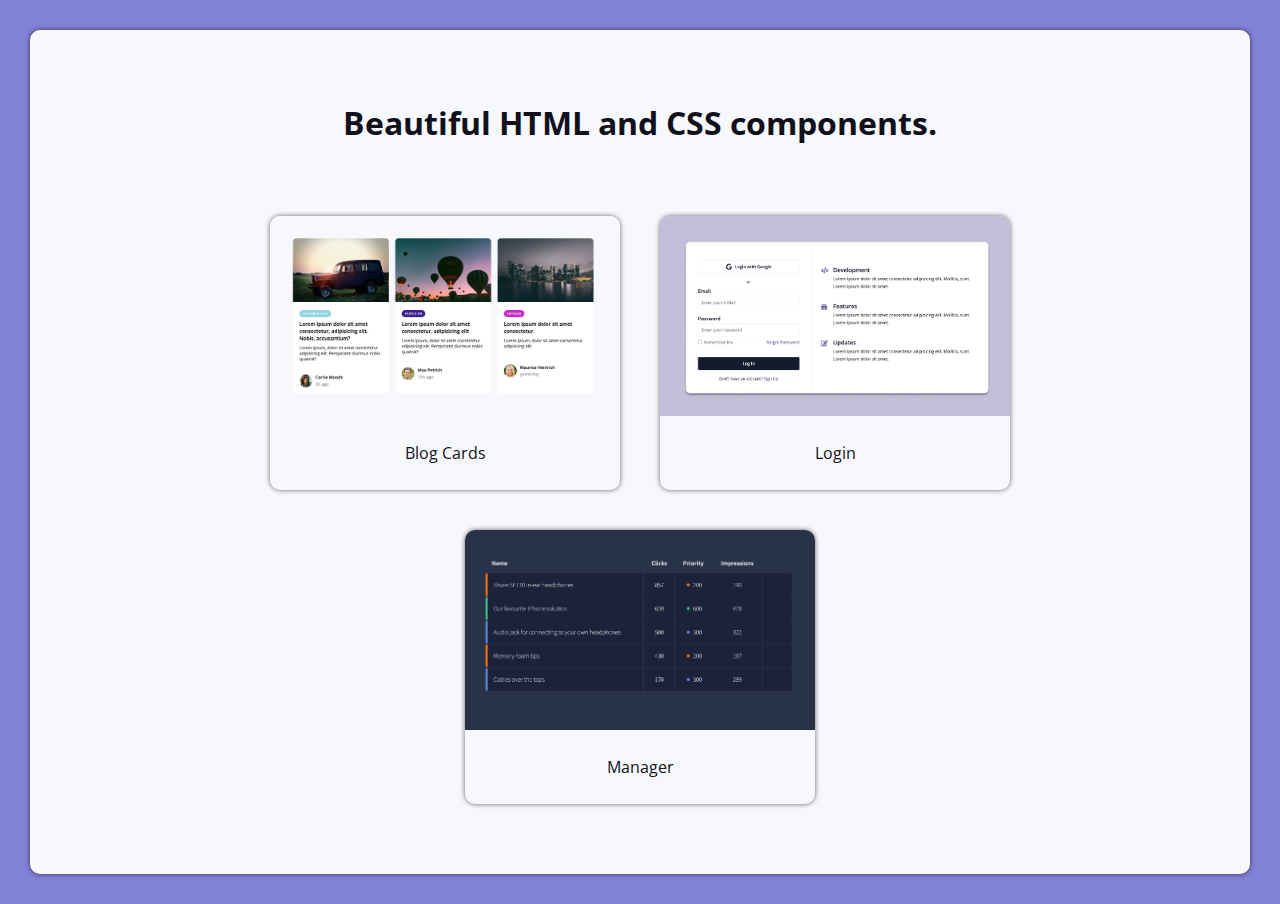
==== index.html @ 2294db87 "inital commit" ====
<!DOCTYPE html>
<html lang="en">
<head>
    <meta charset="UTF-8">
    <meta name="viewport" content="width=device-width, initial-scale=1.0">

    <link rel="stylesheet" href="style.css">
    <title>Components</title>
</head>
<body>

    <div class="container">
        <h1>Beautiful HTML and CSS components.</h1>
        <div class="cards">
            <a class="card" href="./1_blog_cards/blog_cards.html">
                <img src="./images/blog-cards.jpeg" alt="blog-cards-image">
                <p>Blog Cards</p> 
            </a>
            <a class="card" href="./2_login/login.html">
                <img src="./images/login.jpeg" alt="login-image">
                <p>Login</p> 
            </a>
            <a class="card" href="./3_ads_manager/ads_manager.html">
                <img src="./images/ads-manager.jpeg" alt="ads-manager-image">
                <p>Manager</p> 
            </a>
        </div>
    </div>
    
</body>
</html>
---- style.css ----
@import url('https://fonts.googleapis.com/css2?family=Open+Sans:wght@400;600&display=swap');

* {
    box-sizing: border-box;
}

body {
    background-color: #8181d5;
    font-family: "Open Sans", sans-serif;
    display: flex;
    align-items: center;
    justify-content: center;
    /* height: 100vh; */
    margin: 0;
}

.container {
    background-color: #f7f8fc;
    color: #11111c;
    border-radius: 10px;
    box-shadow: 0 0 5px rgba(0, 0, 0, .6);
    text-align: center;
    margin: 30px;
    padding: 50px;
    display: flex;
    flex-direction: column;
    align-items: center;
    justify-content: center;
}

.container h1 {
    padding-bottom: 30px;
}

.cards {
    display: flex;
    flex-wrap: wrap;
    justify-content: center;
}

.card {
    background-color: #f7f8fc;
    text-align: center;
    border-radius: 10px;
    box-shadow: 0 0 5px rgba(0, 0, 0, .6);
    
    display: flex;
    flex-direction: column;
    align-items: center;
    justify-content: flex-start;
   
    margin: 20px; 
    width: 350px;
    height: auto;

    color: #11111c;
    text-decoration: none;

    transition: 200ms ease-in-out;
}

.card:hover {
    transform: scale(1.1);
}

.card img {
    width: 100%;
    height: 200px;
    object-fit: cover;
    border-top-left-radius: 10px;
    border-top-right-radius: 10px;
}

.card p {
    
    border-radius: 10px;
    width: 40%;
    padding: 10px;

}
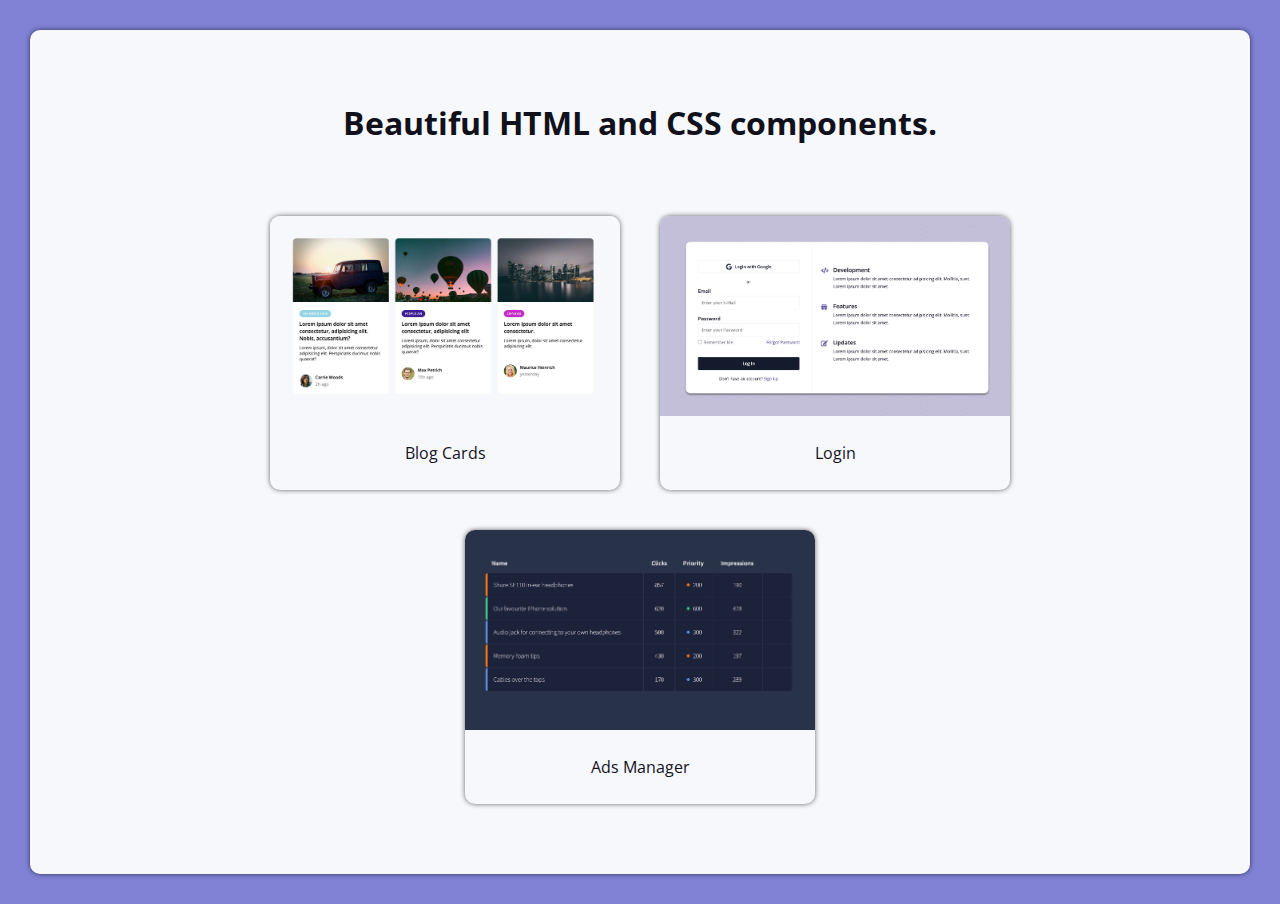
==== commit bc242b20: "change p Manager to Ads Manager" ====
--- a/index.html
+++ b/index.html
@@ -22,7 +22,7 @@
             </a>
             <a class="card" href="./3_ads_manager/ads_manager.html">
                 <img src="./images/ads-manager.jpeg" alt="ads-manager-image">
-                <p>Manager</p> 
+                <p>Ads Manager</p> 
             </a>
         </div>
     </div>
